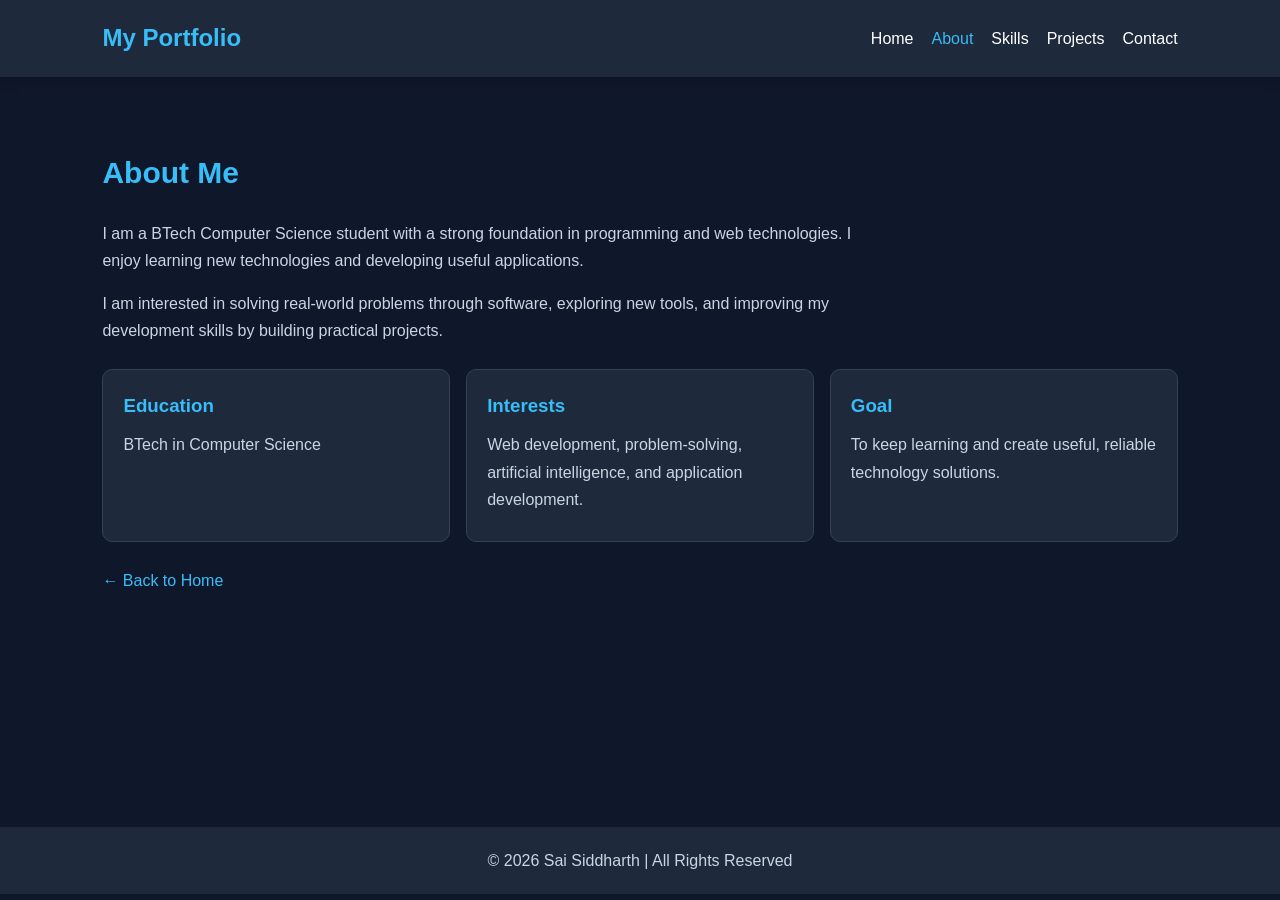
==== about.html @ 12c85449 "Update portfolio: modularize into multi-page site with separate CSS and JS" ====
<!DOCTYPE html>
<html lang="en">
<head>
    <meta charset="UTF-8">
    <meta name="viewport" content="width=device-width, initial-scale=1.0">
    <title>About | Sai Siddharth</title>
    <link rel="stylesheet" href="css/style.css">
    <script src="js/script.js" defer></script>
</head>
<body>
    <header>
        <a class="logo" href="index.html">My Portfolio</a>
        <nav aria-label="Main navigation">
            <a href="index.html">Home</a><a href="about.html">About</a>
            <a href="skills.html">Skills</a><a href="projects.html">Projects</a>
            <a href="contact.html">Contact</a>
        </nav>
    </header>
    <main class="page-content">
        <h2 class="section-title">About Me</h2>
        <p>I am a BTech Computer Science student with a strong foundation in programming and web technologies. I enjoy learning new technologies and developing useful applications.</p>
        <p>I am interested in solving real-world problems through software, exploring new tools, and improving my development skills by building practical projects.</p>
        <div class="info-grid">
            <article class="info-card"><h3>Education</h3><p>BTech in Computer Science</p></article>
            <article class="info-card"><h3>Interests</h3><p>Web development, problem-solving, artificial intelligence, and application development.</p></article>
            <article class="info-card"><h3>Goal</h3><p>To keep learning and create useful, reliable technology solutions.</p></article>
        </div>
        <a class="back-link" href="index.html">← Back to Home</a>
    </main>
    <footer><p>© <span data-current-year>2026</span> Sai Siddharth | All Rights Reserved</p></footer>
</body>
</html>
---- css/style.css ----
* {
    margin: 0;
    padding: 0;
    box-sizing: border-box;
}

html { scroll-behavior: smooth; }

body {
    font-family: Arial, sans-serif;
    background: #0f172a;
    color: #fff;
    line-height: 1.7;
    min-height: 100vh;
}

header {
    display: flex;
    justify-content: space-between;
    align-items: center;
    gap: 20px;
    padding: 18px 8%;
    background: #1e293b;
    position: sticky;
    top: 0;
    z-index: 10;
    box-shadow: 0 3px 12px rgba(0,0,0,.2);
}

.logo {
    color: #38bdf8;
    font-size: 24px;
    font-weight: bold;
    text-decoration: none;
    white-space: nowrap;
}

nav {
    display: flex;
    flex-wrap: wrap;
    gap: 18px;
}

nav a {
    color: #fff;
    text-decoration: none;
    transition: color .2s ease;
}

nav a:hover, nav a.active { color: #38bdf8; }

main {
    width: min(1100px, 84%);
    margin: 0 auto;
    padding: 70px 0;
    min-height: calc(100vh - 150px);
}

.home-content {
    min-height: 65vh;
    display: flex;
    flex-direction: column;
    justify-content: center;
    align-items: flex-start;
}

.home-content h1 { font-size: clamp(2.2rem, 6vw, 3.4rem); line-height: 1.2; }
.home-content h2 { color: #38bdf8; font-size: clamp(1.3rem, 3vw, 1.8rem); margin-top: 12px; }
.home-content p, .page-content p { max-width: 760px; margin: 16px 0; color: #cbd5e1; }

.btn {
    display: inline-block;
    background: #38bdf8;
    color: #0f172a;
    padding: 11px 23px;
    border-radius: 6px;
    text-decoration: none;
    font-weight: bold;
    margin-top: 15px;
    transition: background .2s ease, transform .2s ease;
}
.btn:hover { background: #7dd3fc; transform: translateY(-2px); }

.section-title {
    color: #38bdf8;
    font-size: 30px;
    margin-bottom: 22px;
}

.skills, .projects {
    display: flex;
    flex-wrap: wrap;
    gap: 15px;
    margin-top: 20px;
}

.skills span, .project-card, .info-card {
    background: #1e293b;
    padding: 20px;
    border: 1px solid #334155;
    border-radius: 10px;
}

.skills span { min-width: 105px; text-align: center; }
.project-card { flex: 1 1 280px; }
.project-card h3, .info-card h3 { color: #38bdf8; margin-bottom: 10px; }
.project-card p, .info-card p { color: #cbd5e1; margin: 8px 0; }

.info-grid {
    display: grid;
    grid-template-columns: repeat(auto-fit, minmax(220px, 1fr));
    gap: 16px;
    margin-top: 24px;
}

.contact-details p { margin: 12px 0; color: #cbd5e1; overflow-wrap: anywhere; }
.contact-details a { color: #38bdf8; text-decoration: none; }
.contact-details a:hover { text-decoration: underline; }

.back-link { color: #38bdf8; text-decoration: none; display: inline-block; margin-top: 25px; }
.back-link:hover { text-decoration: underline; }

footer {
    text-align: center;
    padding: 20px;
    background: #1e293b;
    color: #cbd5e1;
}

@media (max-width: 700px) {
    header { flex-direction: column; padding: 16px 5%; }
    nav { justify-content: center; gap: 12px 16px; }
    main { width: 90%; padding: 48px 0; }
    .home-content { min-height: 60vh; }
}
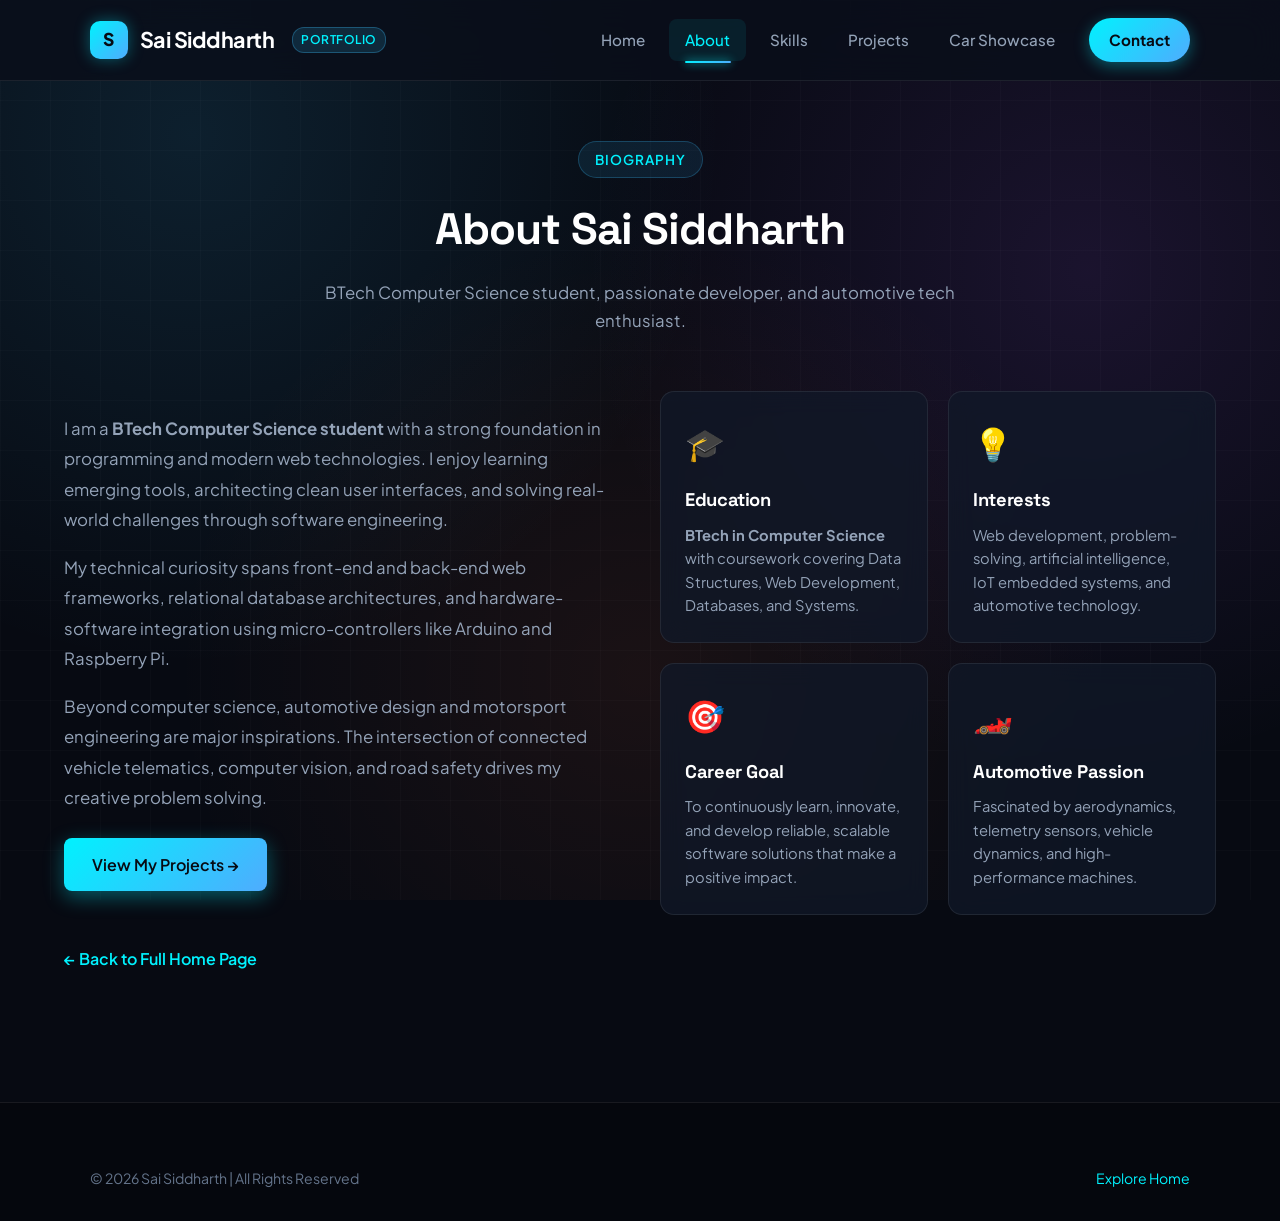
==== commit b0a5f104: "Add all sections to home page, car showcase gallery, and attractive modern theme" ====
--- a/about.html
+++ b/about.html
@@ -3,30 +3,88 @@
 <head>
     <meta charset="UTF-8">
     <meta name="viewport" content="width=device-width, initial-scale=1.0">
-    <title>About | Sai Siddharth</title>
+    <title>About Me | Sai Siddharth</title>
     <link rel="stylesheet" href="css/style.css">
     <script src="js/script.js" defer></script>
 </head>
 <body>
     <header>
-        <a class="logo" href="index.html">My Portfolio</a>
+        <a class="logo" href="index.html#home">
+            <span class="logo-badge">S</span>
+            <span>Sai Siddharth</span>
+            <span class="logo-tag">Portfolio</span>
+        </a>
+
+        <button class="mobile-toggle" aria-label="Toggle navigation" aria-expanded="false">☰</button>
+
         <nav aria-label="Main navigation">
-            <a href="index.html">Home</a><a href="about.html">About</a>
-            <a href="skills.html">Skills</a><a href="projects.html">Projects</a>
-            <a href="contact.html">Contact</a>
+            <a href="index.html#home">Home</a>
+            <a href="about.html" class="active">About</a>
+            <a href="skills.html">Skills</a>
+            <a href="projects.html">Projects</a>
+            <a href="index.html#cars">Car Showcase</a>
+            <a href="contact.html" class="nav-cta">Contact</a>
         </nav>
     </header>
+
     <main class="page-content">
-        <h2 class="section-title">About Me</h2>
-        <p>I am a BTech Computer Science student with a strong foundation in programming and web technologies. I enjoy learning new technologies and developing useful applications.</p>
-        <p>I am interested in solving real-world problems through software, exploring new tools, and improving my development skills by building practical projects.</p>
-        <div class="info-grid">
-            <article class="info-card"><h3>Education</h3><p>BTech in Computer Science</p></article>
-            <article class="info-card"><h3>Interests</h3><p>Web development, problem-solving, artificial intelligence, and application development.</p></article>
-            <article class="info-card"><h3>Goal</h3><p>To keep learning and create useful, reliable technology solutions.</p></article>
+        <div class="section-header">
+            <span class="section-pill">BIOGRAPHY</span>
+            <h2 class="section-title">About Sai Siddharth</h2>
+            <p class="section-subtitle">BTech Computer Science student, passionate developer, and automotive tech enthusiast.</p>
         </div>
-        <a class="back-link" href="index.html">← Back to Home</a>
+
+        <div class="about-grid">
+            <div class="about-text">
+                <p>
+                    I am a <strong>BTech Computer Science student</strong> with a strong foundation in programming and modern web technologies. I enjoy learning emerging tools, architecting clean user interfaces, and solving real-world challenges through software engineering.
+                </p>
+                <p>
+                    My technical curiosity spans front-end and back-end web frameworks, relational database architectures, and hardware-software integration using micro-controllers like Arduino and Raspberry Pi.
+                </p>
+                <p>
+                    Beyond computer science, automotive design and motorsport engineering are major inspirations. The intersection of connected vehicle telematics, computer vision, and road safety drives my creative problem solving.
+                </p>
+                <div style="margin-top: 25px;">
+                    <a href="projects.html" class="btn btn-primary">View My Projects →</a>
+                </div>
+            </div>
+
+            <div class="about-cards-grid">
+                <article class="info-card">
+                    <div class="info-card-icon">🎓</div>
+                    <h3>Education</h3>
+                    <p><strong>BTech in Computer Science</strong> with coursework covering Data Structures, Web Development, Databases, and Systems.</p>
+                </article>
+
+                <article class="info-card">
+                    <div class="info-card-icon">💡</div>
+                    <h3>Interests</h3>
+                    <p>Web development, problem-solving, artificial intelligence, IoT embedded systems, and automotive technology.</p>
+                </article>
+
+                <article class="info-card">
+                    <div class="info-card-icon">🎯</div>
+                    <h3>Career Goal</h3>
+                    <p>To continuously learn, innovate, and develop reliable, scalable software solutions that make a positive impact.</p>
+                </article>
+
+                <article class="info-card">
+                    <div class="info-card-icon">🏎️</div>
+                    <h3>Automotive Passion</h3>
+                    <p>Fascinated by aerodynamics, telemetry sensors, vehicle dynamics, and high-performance machines.</p>
+                </article>
+            </div>
+        </div>
+
+        <a class="back-link" href="index.html">← Back to Full Home Page</a>
     </main>
-    <footer><p>© <span data-current-year>2026</span> Sai Siddharth | All Rights Reserved</p></footer>
+
+    <footer>
+        <div class="footer-bottom">
+            <p>© <span data-current-year>2026</span> Sai Siddharth | All Rights Reserved</p>
+            <p><a href="index.html" style="color: var(--cyan); text-decoration: none;">Explore Home</a></p>
+        </div>
+    </footer>
 </body>
 </html>
--- a/css/style.css
+++ b/css/style.css
@@ -1,135 +1,1509 @@
+/* ===================================================================
+   SAI SIDDHARTH PORTFOLIO - LUXURY AUTOMOTIVE & TECH THEME
+   Modern, Vibrant, Glassmorphism, Responsive & Highly Attractive
+   =================================================================== */
+
+@import url('https://fonts.googleapis.com/css2?family=Plus+Jakarta+Sans:wght@300;400;500;600;700;800&family=Space+Grotesk:wght@500;600;700&display=swap');
+
+:root {
+    /* Color Palette */
+    --bg-main: #070a12;
+    --bg-card: rgba(16, 24, 40, 0.75);
+    --bg-card-hover: rgba(24, 34, 58, 0.9);
+    --bg-header: rgba(10, 15, 26, 0.85);
+    
+    /* Vibrant Accent Gradients */
+    --cyan: #00f2fe;
+    --cyan-glow: rgba(0, 242, 254, 0.35);
+    --blue: #38bdf8;
+    --indigo: #6366f1;
+    --purple: #a855f7;
+    --purple-glow: rgba(168, 85, 247, 0.35);
+    --pink: #ec4899;
+    --orange: #ff6b35;
+    --orange-glow: rgba(255, 107, 53, 0.35);
+    --emerald: #10b981;
+    --gold: #fbbf24;
+
+    /* Gradients */
+    --gradient-title: linear-gradient(135deg, #38bdf8 0%, #818cf8 45%, #f472b6 100%);
+    --gradient-accent: linear-gradient(135deg, #00f2fe 0%, #4facfe 100%);
+    --gradient-fire: linear-gradient(135deg, #ff6b35 0%, #f43f5e 100%);
+    --gradient-purple: linear-gradient(135deg, #8a2be2 0%, #c084fc 100%);
+    --gradient-card: linear-gradient(135deg, rgba(255, 255, 255, 0.05) 0%, rgba(255, 255, 255, 0.01) 100%);
+
+    /* Text Colors */
+    --text-white: #ffffff;
+    --text-primary: #f1f5f9;
+    --text-secondary: #94a3b8;
+    --text-muted: #64748b;
+
+    /* Borders & Shadows */
+    --border-glass: rgba(255, 255, 255, 0.08);
+    --border-glow: rgba(56, 189, 248, 0.4);
+    --shadow-card: 0 10px 30px -10px rgba(0, 0, 0, 0.5);
+    --shadow-glow: 0 0 25px rgba(56, 189, 248, 0.25);
+    --radius-sm: 8px;
+    --radius-md: 14px;
+    --radius-lg: 22px;
+    --radius-full: 9999px;
+
+    /* Transitions */
+    --transition: all 0.3s cubic-bezier(0.4, 0, 0.2, 1);
+}
+
+/* Base Styles */
 * {
     margin: 0;
     padding: 0;
     box-sizing: border-box;
 }
 
-html { scroll-behavior: smooth; }
+html {
+    scroll-behavior: smooth;
+    font-size: 16px;
+}
 
 body {
-    font-family: Arial, sans-serif;
-    background: #0f172a;
-    color: #fff;
+    font-family: 'Plus Jakarta Sans', system-ui, -apple-system, sans-serif;
+    background-color: var(--bg-main);
+    color: var(--text-primary);
     line-height: 1.7;
     min-height: 100vh;
-}
-
+    overflow-x: hidden;
+    position: relative;
+    background-image: 
+        radial-gradient(circle at 15% 15%, rgba(56, 189, 248, 0.12) 0%, transparent 40%),
+        radial-gradient(circle at 85% 30%, rgba(168, 85, 247, 0.12) 0%, transparent 40%),
+        radial-gradient(circle at 50% 75%, rgba(255, 107, 53, 0.08) 0%, transparent 50%);
+    background-attachment: fixed;
+}
+
+/* Ambient Background Grid Pattern */
+body::before {
+    content: "";
+    position: fixed;
+    top: 0;
+    left: 0;
+    width: 100%;
+    height: 100%;
+    background-image: linear-gradient(rgba(255, 255, 255, 0.02) 1px, transparent 1px),
+                      linear-gradient(90deg, rgba(255, 255, 255, 0.02) 1px, transparent 1px);
+    background-size: 50px 50px;
+    pointer-events: none;
+    z-index: 0;
+}
+
+/* Typography Helpers */
+h1, h2, h3, h4, .brand-font {
+    font-family: 'Space Grotesk', 'Plus Jakarta Sans', sans-serif;
+    color: var(--text-white);
+    letter-spacing: -0.02em;
+}
+
+.gradient-text {
+    background: var(--gradient-title);
+    -webkit-background-clip: text;
+    -webkit-text-fill-color: transparent;
+    display: inline-block;
+}
+
+.gradient-text-cyan {
+    background: var(--gradient-accent);
+    -webkit-background-clip: text;
+    -webkit-text-fill-color: transparent;
+    display: inline-block;
+}
+
+.gradient-text-orange {
+    background: var(--gradient-fire);
+    -webkit-background-clip: text;
+    -webkit-text-fill-color: transparent;
+    display: inline-block;
+}
+
+/* Header & Navigation */
 header {
     display: flex;
     justify-content: space-between;
     align-items: center;
-    gap: 20px;
-    padding: 18px 8%;
-    background: #1e293b;
+    padding: 18px 7%;
+    background: var(--bg-header);
+    backdrop-filter: blur(16px);
+    -webkit-backdrop-filter: blur(16px);
     position: sticky;
     top: 0;
+    z-index: 1000;
+    border-bottom: 1px solid var(--border-glass);
+    transition: var(--transition);
+}
+
+.logo {
+    display: flex;
+    align-items: center;
+    gap: 12px;
+    font-size: 1.35rem;
+    font-weight: 700;
+    color: var(--text-white);
+    text-decoration: none;
+    letter-spacing: -0.5px;
+}
+
+.logo-badge {
+    width: 38px;
+    height: 38px;
+    border-radius: 10px;
+    background: linear-gradient(135deg, #00f2fe, #4facfe);
+    display: flex;
+    align-items: center;
+    justify-content: center;
+    color: #070a12;
+    font-weight: 800;
+    font-size: 1.1rem;
+    box-shadow: 0 0 15px var(--cyan-glow);
+}
+
+.logo-tag {
+    font-size: 0.75rem;
+    padding: 2px 8px;
+    background: rgba(56, 189, 248, 0.15);
+    border: 1px solid rgba(56, 189, 248, 0.3);
+    border-radius: 12px;
+    color: var(--cyan);
+    margin-left: 6px;
+    font-weight: 600;
+    letter-spacing: 0.5px;
+    text-transform: uppercase;
+}
+
+nav {
+    display: flex;
+    align-items: center;
+    gap: 8px;
+}
+
+nav a {
+    color: var(--text-secondary);
+    text-decoration: none;
+    padding: 8px 16px;
+    border-radius: var(--radius-sm);
+    font-size: 0.95rem;
+    font-weight: 500;
+    transition: var(--transition);
+    position: relative;
+}
+
+nav a:hover {
+    color: var(--text-white);
+    background: rgba(255, 255, 255, 0.05);
+}
+
+nav a.active {
+    color: var(--cyan);
+    background: rgba(0, 242, 254, 0.08);
+}
+
+nav a.active::after {
+    content: '';
+    position: absolute;
+    bottom: -2px;
+    left: 20%;
+    right: 20%;
+    height: 2px;
+    background: var(--gradient-accent);
+    border-radius: 2px;
+    box-shadow: 0 0 8px var(--cyan);
+}
+
+.nav-cta {
+    background: var(--gradient-accent);
+    color: #070a12 !important;
+    font-weight: 700 !important;
+    padding: 9px 20px;
+    border-radius: var(--radius-full);
+    box-shadow: 0 4px 15px var(--cyan-glow);
+    margin-left: 10px;
+}
+
+.nav-cta:hover {
+    transform: translateY(-2px);
+    box-shadow: 0 6px 20px rgba(0, 242, 254, 0.5);
+    background: var(--gradient-accent);
+    color: #070a12 !important;
+}
+
+/* Mobile Menu Button */
+.mobile-toggle {
+    display: none;
+    background: none;
+    border: none;
+    color: var(--text-white);
+    font-size: 1.5rem;
+    cursor: pointer;
+    padding: 6px;
+}
+
+/* Main Container */
+main {
+    position: relative;
+    z-index: 1;
+    width: min(1200px, 90%);
+    margin: 0 auto;
+}
+
+/* Section Common Styling */
+section {
+    padding: 85px 0 45px 0;
+    position: relative;
+}
+
+.section-header {
+    text-align: center;
+    margin-bottom: 55px;
+}
+
+.section-pill {
+    display: inline-flex;
+    align-items: center;
+    gap: 8px;
+    background: rgba(56, 189, 248, 0.1);
+    border: 1px solid rgba(56, 189, 248, 0.25);
+    color: var(--cyan);
+    padding: 6px 16px;
+    border-radius: var(--radius-full);
+    font-size: 0.85rem;
+    font-weight: 600;
+    text-transform: uppercase;
+    letter-spacing: 1px;
+    margin-bottom: 14px;
+}
+
+.section-pill.orange {
+    background: rgba(255, 107, 53, 0.1);
+    border-color: rgba(255, 107, 53, 0.25);
+    color: var(--orange);
+}
+
+.section-pill.purple {
+    background: rgba(168, 85, 247, 0.1);
+    border-color: rgba(168, 85, 247, 0.25);
+    color: var(--purple);
+}
+
+.section-title {
+    font-size: clamp(2rem, 4vw, 2.75rem);
+    margin-bottom: 12px;
+}
+
+.section-subtitle {
+    color: var(--text-secondary);
+    font-size: 1.05rem;
+    max-width: 650px;
+    margin: 0 auto;
+}
+
+/* ===================================================================
+   HERO SECTION
+   =================================================================== */
+.hero {
+    min-height: calc(90vh - 80px);
+    display: grid;
+    grid-template-columns: 1.15fr 1fr;
+    gap: 50px;
+    align-items: center;
+    padding: 40px 0 60px 0;
+}
+
+.hero-content {
+    display: flex;
+    flex-direction: column;
+    align-items: flex-start;
+}
+
+.hero-badge {
+    display: inline-flex;
+    align-items: center;
+    gap: 10px;
+    background: rgba(255, 255, 255, 0.04);
+    border: 1px solid var(--border-glass);
+    padding: 7px 18px;
+    border-radius: var(--radius-full);
+    font-size: 0.88rem;
+    color: var(--text-secondary);
+    margin-bottom: 24px;
+    backdrop-filter: blur(10px);
+}
+
+.pulse-dot {
+    width: 8px;
+    height: 8px;
+    border-radius: 50%;
+    background: var(--emerald);
+    box-shadow: 0 0 10px var(--emerald);
+    animation: pulseGlow 2s infinite;
+}
+
+@keyframes pulseGlow {
+    0%, 100% { opacity: 1; transform: scale(1); }
+    50% { opacity: 0.4; transform: scale(1.3); }
+}
+
+.hero h1 {
+    font-size: clamp(2.5rem, 5.5vw, 4rem);
+    line-height: 1.15;
+    margin-bottom: 12px;
+}
+
+.hero h2 {
+    font-size: clamp(1.2rem, 2.5vw, 1.8rem);
+    font-weight: 600;
+    color: var(--cyan);
+    margin-bottom: 20px;
+}
+
+.hero p {
+    color: var(--text-secondary);
+    font-size: 1.08rem;
+    line-height: 1.75;
+    margin-bottom: 30px;
+    max-width: 540px;
+}
+
+.hero-actions {
+    display: flex;
+    flex-wrap: wrap;
+    gap: 16px;
+    margin-bottom: 40px;
+}
+
+.btn {
+    display: inline-flex;
+    align-items: center;
+    justify-content: center;
+    gap: 10px;
+    padding: 13px 28px;
+    border-radius: var(--radius-sm);
+    font-weight: 600;
+    font-size: 1rem;
+    text-decoration: none;
+    transition: var(--transition);
+    cursor: pointer;
+    border: none;
+    font-family: inherit;
+}
+
+.btn-primary {
+    background: var(--gradient-accent);
+    color: #070a12;
+    box-shadow: 0 6px 20px var(--cyan-glow);
+}
+
+.btn-primary:hover {
+    transform: translateY(-3px);
+    box-shadow: 0 10px 28px rgba(0, 242, 254, 0.45);
+}
+
+.btn-secondary {
+    background: rgba(255, 255, 255, 0.05);
+    color: var(--text-white);
+    border: 1px solid var(--border-glass);
+    backdrop-filter: blur(8px);
+}
+
+.btn-secondary:hover {
+    background: rgba(255, 255, 255, 0.1);
+    border-color: rgba(255, 255, 255, 0.2);
+    transform: translateY(-3px);
+}
+
+.btn-outline-orange {
+    background: rgba(255, 107, 53, 0.1);
+    color: #ff8c5a;
+    border: 1px solid rgba(255, 107, 53, 0.35);
+}
+
+.btn-outline-orange:hover {
+    background: var(--gradient-fire);
+    color: #ffffff;
+    box-shadow: 0 6px 20px var(--orange-glow);
+    transform: translateY(-3px);
+}
+
+/* Hero Stats Bar */
+.hero-stats {
+    display: flex;
+    gap: 30px;
+    padding-top: 25px;
+    border-top: 1px solid var(--border-glass);
+    width: 100%;
+}
+
+.stat-item {
+    display: flex;
+    flex-direction: column;
+}
+
+.stat-num {
+    font-size: 1.7rem;
+    font-weight: 800;
+    font-family: 'Space Grotesk', sans-serif;
+    color: var(--text-white);
+    background: var(--gradient-accent);
+    -webkit-background-clip: text;
+    -webkit-text-fill-color: transparent;
+}
+
+.stat-label {
+    font-size: 0.8rem;
+    color: var(--text-muted);
+    text-transform: uppercase;
+    letter-spacing: 0.5px;
+}
+
+/* Hero Car Showcase Card (Right Side) */
+.hero-visual {
+    position: relative;
+    display: flex;
+    justify-content: center;
+    align-items: center;
+}
+
+.hero-car-card {
+    position: relative;
+    width: 100%;
+    max-width: 500px;
+    border-radius: var(--radius-lg);
+    overflow: hidden;
+    background: var(--bg-card);
+    border: 1px solid rgba(56, 189, 248, 0.25);
+    box-shadow: 0 20px 45px rgba(0, 0, 0, 0.6), 0 0 30px rgba(56, 189, 248, 0.2);
+    transition: var(--transition);
+}
+
+.hero-car-card:hover {
+    transform: translateY(-6px);
+    box-shadow: 0 25px 50px rgba(0, 0, 0, 0.7), 0 0 40px rgba(56, 189, 248, 0.35);
+}
+
+.hero-car-card img {
+    width: 100%;
+    height: 340px;
+    object-fit: cover;
+    display: block;
+    transition: transform 0.6s ease;
+}
+
+.hero-car-card:hover img {
+    transform: scale(1.05);
+}
+
+.hero-car-overlay {
+    position: absolute;
+    inset: 0;
+    background: linear-gradient(180deg, transparent 40%, rgba(7, 10, 18, 0.95) 100%);
+    display: flex;
+    flex-direction: column;
+    justify-content: flex-end;
+    padding: 24px;
+    pointer-events: none;
+}
+
+.hero-car-tag {
+    display: inline-block;
+    align-self: flex-start;
+    padding: 4px 12px;
+    border-radius: var(--radius-full);
+    font-size: 0.75rem;
+    font-weight: 700;
+    text-transform: uppercase;
+    background: var(--gradient-fire);
+    color: #fff;
+    margin-bottom: 8px;
+    box-shadow: 0 4px 12px var(--orange-glow);
+}
+
+.hero-car-title {
+    font-size: 1.3rem;
+    font-weight: 700;
+    color: var(--text-white);
+    margin-bottom: 4px;
+}
+
+.hero-car-desc {
+    font-size: 0.85rem;
+    color: var(--text-secondary);
+}
+
+/* Floating Glass Badges on Hero Car */
+.floating-badge {
+    position: absolute;
+    background: rgba(15, 23, 42, 0.85);
+    backdrop-filter: blur(12px);
+    border: 1px solid rgba(255, 255, 255, 0.12);
+    padding: 10px 16px;
+    border-radius: var(--radius-md);
+    box-shadow: 0 10px 25px rgba(0, 0, 0, 0.4);
+    display: flex;
+    align-items: center;
+    gap: 12px;
+    z-index: 2;
+    animation: floatAnim 4s ease-in-out infinite;
+}
+
+.floating-badge.badge-top-left {
+    top: -15px;
+    left: -20px;
+}
+
+.floating-badge.badge-bottom-right {
+    bottom: -15px;
+    right: -20px;
+    animation-delay: -2s;
+}
+
+.badge-icon {
+    width: 36px;
+    height: 36px;
+    border-radius: 10px;
+    display: flex;
+    align-items: center;
+    justify-content: center;
+    font-size: 1.2rem;
+}
+
+.badge-icon.cyan { background: rgba(0, 242, 254, 0.15); color: var(--cyan); }
+.badge-icon.orange { background: rgba(255, 107, 53, 0.15); color: var(--orange); }
+
+.badge-text {
+    display: flex;
+    flex-direction: column;
+}
+
+.badge-title {
+    font-size: 0.82rem;
+    font-weight: 700;
+    color: var(--text-white);
+}
+
+.badge-sub {
+    font-size: 0.72rem;
+    color: var(--text-muted);
+}
+
+@keyframes floatAnim {
+    0%, 100% { transform: translateY(0); }
+    50% { transform: translateY(-8px); }
+}
+
+/* ===================================================================
+   ABOUT ME SECTION
+   =================================================================== */
+.about-grid {
+    display: grid;
+    grid-template-columns: 1fr 1fr;
+    gap: 40px;
+    align-items: center;
+}
+
+.about-text p {
+    color: var(--text-secondary);
+    margin-bottom: 18px;
+    font-size: 1.05rem;
+    line-height: 1.8;
+}
+
+.about-cards-grid {
+    display: grid;
+    grid-template-columns: repeat(2, 1fr);
+    gap: 20px;
+}
+
+.info-card {
+    background: var(--bg-card);
+    border: 1px solid var(--border-glass);
+    border-radius: var(--radius-md);
+    padding: 24px;
+    transition: var(--transition);
+    position: relative;
+    overflow: hidden;
+    backdrop-filter: blur(12px);
+}
+
+.info-card::before {
+    content: '';
+    position: absolute;
+    top: 0;
+    left: 0;
+    width: 4px;
+    height: 100%;
+    background: var(--gradient-accent);
+    opacity: 0;
+    transition: var(--transition);
+}
+
+.info-card:hover {
+    background: var(--bg-card-hover);
+    border-color: rgba(56, 189, 248, 0.3);
+    transform: translateY(-4px);
+    box-shadow: var(--shadow-card);
+}
+
+.info-card:hover::before {
+    opacity: 1;
+}
+
+.info-card-icon {
+    font-size: 2rem;
+    margin-bottom: 14px;
+    display: inline-block;
+}
+
+.info-card h3 {
+    font-size: 1.15rem;
+    color: var(--text-white);
+    margin-bottom: 8px;
+}
+
+.info-card p {
+    font-size: 0.92rem;
+    color: var(--text-secondary);
+    line-height: 1.6;
+}
+
+/* ===================================================================
+   SKILLS SECTION
+   =================================================================== */
+.skills-container {
+    display: grid;
+    grid-template-columns: repeat(auto-fit, minmax(270px, 1fr));
+    gap: 24px;
+}
+
+.skill-category-card {
+    background: var(--bg-card);
+    border: 1px solid var(--border-glass);
+    border-radius: var(--radius-md);
+    padding: 26px;
+    transition: var(--transition);
+    backdrop-filter: blur(12px);
+    display: flex;
+    flex-direction: column;
+}
+
+.skill-category-card:hover {
+    transform: translateY(-5px);
+    border-color: rgba(56, 189, 248, 0.3);
+    box-shadow: 0 15px 30px rgba(0, 0, 0, 0.4);
+}
+
+.skill-cat-header {
+    display: flex;
+    align-items: center;
+    gap: 12px;
+    margin-bottom: 20px;
+    padding-bottom: 12px;
+    border-bottom: 1px solid var(--border-glass);
+}
+
+.skill-cat-icon {
+    width: 42px;
+    height: 42px;
+    border-radius: 10px;
+    display: flex;
+    align-items: center;
+    justify-content: center;
+    font-size: 1.3rem;
+}
+
+.skill-cat-icon.cyan { background: rgba(0, 242, 254, 0.15); color: var(--cyan); }
+.skill-cat-icon.purple { background: rgba(168, 85, 247, 0.15); color: var(--purple); }
+.skill-cat-icon.emerald { background: rgba(16, 185, 129, 0.15); color: var(--emerald); }
+.skill-cat-icon.orange { background: rgba(255, 107, 53, 0.15); color: var(--orange); }
+
+.skill-cat-header h3 {
+    font-size: 1.2rem;
+    color: var(--text-white);
+}
+
+.skill-pill-list {
+    display: flex;
+    flex-wrap: wrap;
+    gap: 10px;
+}
+
+.skill-pill {
+    display: inline-flex;
+    align-items: center;
+    gap: 8px;
+    padding: 8px 14px;
+    background: rgba(255, 255, 255, 0.04);
+    border: 1px solid var(--border-glass);
+    border-radius: var(--radius-sm);
+    color: var(--text-primary);
+    font-size: 0.9rem;
+    font-weight: 500;
+    transition: var(--transition);
+}
+
+.skill-pill:hover {
+    background: rgba(56, 189, 248, 0.12);
+    border-color: rgba(56, 189, 248, 0.4);
+    color: var(--cyan);
+    transform: translateY(-2px);
+}
+
+.skill-pill-dot {
+    width: 6px;
+    height: 6px;
+    border-radius: 50%;
+    background: var(--cyan);
+}
+
+.skill-pill-dot.purple { background: var(--purple); }
+.skill-pill-dot.emerald { background: var(--emerald); }
+.skill-pill-dot.orange { background: var(--orange); }
+
+/* ===================================================================
+   PROJECTS SECTION
+   =================================================================== */
+.projects-grid {
+    display: grid;
+    grid-template-columns: repeat(auto-fit, minmax(320px, 1fr));
+    gap: 28px;
+}
+
+.project-card {
+    background: var(--bg-card);
+    border: 1px solid var(--border-glass);
+    border-radius: var(--radius-lg);
+    overflow: hidden;
+    display: flex;
+    flex-direction: column;
+    transition: var(--transition);
+    backdrop-filter: blur(12px);
+    position: relative;
+}
+
+.project-card:hover {
+    transform: translateY(-8px);
+    border-color: rgba(56, 189, 248, 0.4);
+    box-shadow: 0 20px 40px rgba(0, 0, 0, 0.5), 0 0 25px rgba(56, 189, 248, 0.15);
+}
+
+.project-header-bar {
+    height: 6px;
+    background: var(--gradient-accent);
+}
+
+.project-header-bar.orange { background: var(--gradient-fire); }
+.project-header-bar.purple { background: var(--gradient-purple); }
+
+.project-body {
+    padding: 30px;
+    display: flex;
+    flex-direction: column;
+    flex-grow: 1;
+}
+
+.project-badge {
+    align-self: flex-start;
+    padding: 5px 12px;
+    border-radius: var(--radius-full);
+    font-size: 0.75rem;
+    font-weight: 700;
+    text-transform: uppercase;
+    letter-spacing: 0.5px;
+    background: rgba(56, 189, 248, 0.12);
+    color: var(--cyan);
+    border: 1px solid rgba(56, 189, 248, 0.3);
+    margin-bottom: 16px;
+}
+
+.project-badge.orange {
+    background: rgba(255, 107, 53, 0.12);
+    color: var(--orange);
+    border-color: rgba(255, 107, 53, 0.3);
+}
+
+.project-badge.purple {
+    background: rgba(168, 85, 247, 0.12);
+    color: var(--purple);
+    border-color: rgba(168, 85, 247, 0.3);
+}
+
+.project-card h3 {
+    font-size: 1.4rem;
+    margin-bottom: 12px;
+    color: var(--text-white);
+    line-height: 1.3;
+}
+
+.project-desc {
+    color: var(--text-secondary);
+    font-size: 0.95rem;
+    line-height: 1.7;
+    margin-bottom: 20px;
+    flex-grow: 1;
+}
+
+.project-highlights {
+    list-style: none;
+    margin-bottom: 22px;
+}
+
+.project-highlights li {
+    font-size: 0.88rem;
+    color: var(--text-secondary);
+    margin-bottom: 8px;
+    display: flex;
+    align-items: center;
+    gap: 8px;
+}
+
+.project-highlights li::before {
+    content: "✓";
+    color: var(--cyan);
+    font-weight: bold;
+}
+
+.project-tech-stack {
+    display: flex;
+    flex-wrap: wrap;
+    gap: 8px;
+    margin-top: auto;
+    padding-top: 18px;
+    border-top: 1px solid var(--border-glass);
+}
+
+.tech-tag {
+    font-size: 0.78rem;
+    font-weight: 600;
+    padding: 4px 10px;
+    border-radius: var(--radius-sm);
+    background: rgba(255, 255, 255, 0.04);
+    color: var(--cyan);
+    border: 1px solid rgba(255, 255, 255, 0.08);
+}
+
+/* ===================================================================
+   CARS & AUTOMOTIVE PASSION SHOWCASE SECTION
+   =================================================================== */
+.car-showcase-section {
+    position: relative;
+}
+
+.car-filter-tabs {
+    display: flex;
+    justify-content: center;
+    flex-wrap: wrap;
+    gap: 12px;
+    margin-bottom: 35px;
+}
+
+.filter-tab {
+    background: rgba(255, 255, 255, 0.04);
+    border: 1px solid var(--border-glass);
+    color: var(--text-secondary);
+    padding: 9px 22px;
+    border-radius: var(--radius-full);
+    font-size: 0.92rem;
+    font-weight: 600;
+    cursor: pointer;
+    transition: var(--transition);
+}
+
+.filter-tab:hover {
+    color: var(--text-white);
+    border-color: rgba(255, 255, 255, 0.2);
+    background: rgba(255, 255, 255, 0.08);
+}
+
+.filter-tab.active {
+    background: var(--gradient-fire);
+    color: #ffffff;
+    border-color: transparent;
+    box-shadow: 0 4px 15px var(--orange-glow);
+}
+
+.car-gallery-grid {
+    display: grid;
+    grid-template-columns: repeat(auto-fit, minmax(340px, 1fr));
+    gap: 28px;
+}
+
+.car-card {
+    background: var(--bg-card);
+    border: 1px solid var(--border-glass);
+    border-radius: var(--radius-lg);
+    overflow: hidden;
+    transition: var(--transition);
+    cursor: pointer;
+    position: relative;
+    backdrop-filter: blur(12px);
+}
+
+.car-card:hover {
+    transform: translateY(-8px);
+    border-color: rgba(255, 107, 53, 0.4);
+    box-shadow: 0 20px 40px rgba(0, 0, 0, 0.6), 0 0 30px var(--orange-glow);
+}
+
+.car-img-wrapper {
+    position: relative;
+    width: 100%;
+    height: 240px;
+    overflow: hidden;
+    background: #000;
+}
+
+.car-img-wrapper img {
+    width: 100%;
+    height: 100%;
+    object-fit: cover;
+    transition: transform 0.6s ease;
+    display: block;
+}
+
+.car-card:hover .car-img-wrapper img {
+    transform: scale(1.08);
+}
+
+.car-badge-top {
+    position: absolute;
+    top: 14px;
+    left: 14px;
+    padding: 5px 12px;
+    border-radius: var(--radius-full);
+    font-size: 0.72rem;
+    font-weight: 700;
+    text-transform: uppercase;
+    background: rgba(7, 10, 18, 0.8);
+    backdrop-filter: blur(8px);
+    border: 1px solid rgba(255, 255, 255, 0.15);
+    color: #fff;
+    z-index: 2;
+}
+
+.car-badge-top.orange {
+    background: var(--gradient-fire);
+    border-color: transparent;
+    box-shadow: 0 2px 10px var(--orange-glow);
+}
+
+.car-badge-top.cyan {
+    background: var(--gradient-accent);
+    color: #070a12;
+    border-color: transparent;
+    box-shadow: 0 2px 10px var(--cyan-glow);
+}
+
+.car-badge-top.purple {
+    background: var(--gradient-purple);
+    border-color: transparent;
+    box-shadow: 0 2px 10px var(--purple-glow);
+}
+
+.car-zoom-hint {
+    position: absolute;
+    top: 14px;
+    right: 14px;
+    width: 32px;
+    height: 32px;
+    border-radius: 50%;
+    background: rgba(7, 10, 18, 0.7);
+    border: 1px solid rgba(255, 255, 255, 0.2);
+    display: flex;
+    align-items: center;
+    justify-content: center;
+    color: #fff;
+    font-size: 0.85rem;
+    opacity: 0;
+    transform: scale(0.8);
+    transition: var(--transition);
+}
+
+.car-card:hover .car-zoom-hint {
+    opacity: 1;
+    transform: scale(1);
+}
+
+.car-info {
+    padding: 24px;
+}
+
+.car-info h4 {
+    font-size: 1.25rem;
+    color: var(--text-white);
+    margin-bottom: 6px;
+    display: flex;
+    justify-content: space-between;
+    align-items: center;
+}
+
+.car-info p {
+    font-size: 0.9rem;
+    color: var(--text-secondary);
+    line-height: 1.6;
+    margin-bottom: 16px;
+}
+
+.car-specs {
+    display: flex;
+    flex-wrap: wrap;
+    gap: 8px;
+    padding-top: 14px;
+    border-top: 1px solid var(--border-glass);
+}
+
+.spec-tag {
+    font-size: 0.75rem;
+    font-weight: 600;
+    padding: 4px 10px;
+    border-radius: var(--radius-sm);
+    background: rgba(255, 255, 255, 0.04);
+    color: #ff9d76;
+    border: 1px solid rgba(255, 107, 53, 0.2);
+}
+
+/* ===================================================================
+   LIGHTBOX MODAL FOR CAR PHOTOS
+   =================================================================== */
+.lightbox-modal {
+    display: none;
+    position: fixed;
+    inset: 0;
+    background: rgba(7, 10, 18, 0.92);
+    backdrop-filter: blur(16px);
+    z-index: 2000;
+    align-items: center;
+    justify-content: center;
+    padding: 24px;
+    opacity: 0;
+    transition: opacity 0.3s ease;
+}
+
+.lightbox-modal.active {
+    display: flex;
+    opacity: 1;
+}
+
+.lightbox-content {
+    max-width: 900px;
+    width: 100%;
+    background: var(--bg-card);
+    border: 1px solid rgba(255, 255, 255, 0.15);
+    border-radius: var(--radius-lg);
+    overflow: hidden;
+    box-shadow: 0 25px 60px rgba(0, 0, 0, 0.8), 0 0 40px var(--cyan-glow);
+    position: relative;
+    transform: scale(0.95);
+    transition: transform 0.3s ease;
+}
+
+.lightbox-modal.active .lightbox-content {
+    transform: scale(1);
+}
+
+.lightbox-content img {
+    width: 100%;
+    max-height: 520px;
+    object-fit: cover;
+    display: block;
+}
+
+.lightbox-caption {
+    padding: 20px 24px;
+    background: var(--bg-main);
+    display: flex;
+    justify-content: space-between;
+    align-items: center;
+    gap: 16px;
+}
+
+.lightbox-caption h4 {
+    font-size: 1.3rem;
+    color: var(--text-white);
+}
+
+.lightbox-caption p {
+    font-size: 0.9rem;
+    color: var(--text-secondary);
+}
+
+.lightbox-close {
+    position: absolute;
+    top: 16px;
+    right: 16px;
+    width: 38px;
+    height: 38px;
+    border-radius: 50%;
+    background: rgba(0, 0, 0, 0.7);
+    border: 1px solid rgba(255, 255, 255, 0.25);
+    color: #fff;
+    font-size: 1.2rem;
+    cursor: pointer;
+    display: flex;
+    align-items: center;
+    justify-content: center;
+    transition: var(--transition);
     z-index: 10;
-    box-shadow: 0 3px 12px rgba(0,0,0,.2);
-}
-
-.logo {
-    color: #38bdf8;
-    font-size: 24px;
-    font-weight: bold;
+}
+
+.lightbox-close:hover {
+    background: var(--gradient-fire);
+    transform: rotate(90deg);
+}
+
+/* ===================================================================
+   CONTACT SECTION
+   =================================================================== */
+.contact-container {
+    display: grid;
+    grid-template-columns: 1fr 1.25fr;
+    gap: 40px;
+    align-items: stretch;
+}
+
+.contact-info-col {
+    display: flex;
+    flex-direction: column;
+    gap: 20px;
+}
+
+.contact-card {
+    background: var(--bg-card);
+    border: 1px solid var(--border-glass);
+    border-radius: var(--radius-md);
+    padding: 22px;
+    display: flex;
+    align-items: center;
+    gap: 18px;
     text-decoration: none;
+    color: inherit;
+    transition: var(--transition);
+    backdrop-filter: blur(12px);
+}
+
+.contact-card:hover {
+    transform: translateX(6px);
+    background: var(--bg-card-hover);
+    border-color: rgba(56, 189, 248, 0.35);
+    box-shadow: var(--shadow-card);
+}
+
+.contact-card-icon {
+    width: 50px;
+    height: 50px;
+    border-radius: 12px;
+    display: flex;
+    align-items: center;
+    justify-content: center;
+    font-size: 1.5rem;
+    flex-shrink: 0;
+}
+
+.contact-card-icon.cyan { background: rgba(0, 242, 254, 0.12); color: var(--cyan); }
+.contact-card-icon.blue { background: rgba(59, 130, 246, 0.12); color: #3b82f6; }
+.contact-card-icon.purple { background: rgba(168, 85, 247, 0.12); color: var(--purple); }
+.contact-card-icon.orange { background: rgba(255, 107, 53, 0.12); color: var(--orange); }
+
+.contact-card-text {
+    overflow: hidden;
+}
+
+.contact-card-label {
+    font-size: 0.82rem;
+    color: var(--text-muted);
+    text-transform: uppercase;
+    font-weight: 600;
+    margin-bottom: 2px;
+}
+
+.contact-card-value {
+    font-size: 0.98rem;
+    font-weight: 600;
+    color: var(--text-white);
     white-space: nowrap;
-}
-
-nav {
-    display: flex;
+    overflow: hidden;
+    text-overflow: ellipsis;
+}
+
+/* Contact Form */
+.contact-form-wrapper {
+    background: var(--bg-card);
+    border: 1px solid var(--border-glass);
+    border-radius: var(--radius-lg);
+    padding: 34px;
+    backdrop-filter: blur(12px);
+    box-shadow: var(--shadow-card);
+}
+
+.contact-form-wrapper h3 {
+    font-size: 1.4rem;
+    margin-bottom: 8px;
+}
+
+.contact-form-wrapper p {
+    color: var(--text-secondary);
+    font-size: 0.92rem;
+    margin-bottom: 24px;
+}
+
+.form-group {
+    margin-bottom: 20px;
+}
+
+.form-group label {
+    display: block;
+    font-size: 0.88rem;
+    font-weight: 600;
+    color: var(--text-secondary);
+    margin-bottom: 8px;
+}
+
+.form-input, .form-textarea {
+    width: 100%;
+    padding: 13px 18px;
+    background: rgba(7, 10, 18, 0.6);
+    border: 1px solid var(--border-glass);
+    border-radius: var(--radius-sm);
+    color: var(--text-white);
+    font-family: inherit;
+    font-size: 0.96rem;
+    transition: var(--transition);
+}
+
+.form-input:focus, .form-textarea:focus {
+    outline: none;
+    border-color: var(--cyan);
+    box-shadow: 0 0 15px var(--cyan-glow);
+    background: rgba(7, 10, 18, 0.85);
+}
+
+.form-textarea {
+    resize: vertical;
+    min-height: 120px;
+}
+
+.form-submit-btn {
+    width: 100%;
+}
+
+.form-status-msg {
+    margin-top: 16px;
+    padding: 12px;
+    border-radius: var(--radius-sm);
+    font-size: 0.92rem;
+    display: none;
+}
+
+.form-status-msg.success {
+    display: block;
+    background: rgba(16, 185, 129, 0.15);
+    border: 1px solid rgba(16, 185, 129, 0.35);
+    color: #34d399;
+}
+
+/* ===================================================================
+   FOOTER
+   =================================================================== */
+footer {
+    background: #05070d;
+    border-top: 1px solid var(--border-glass);
+    padding: 40px 7% 30px;
+    margin-top: 70px;
+    position: relative;
+    z-index: 10;
+}
+
+.footer-top {
+    display: flex;
+    justify-content: space-between;
+    align-items: center;
     flex-wrap: wrap;
-    gap: 18px;
-}
-
-nav a {
-    color: #fff;
+    gap: 24px;
+    padding-bottom: 24px;
+    border-bottom: 1px solid var(--border-glass);
+}
+
+.footer-nav {
+    display: flex;
+    flex-wrap: wrap;
+    gap: 20px;
+}
+
+.footer-nav a {
+    color: var(--text-secondary);
     text-decoration: none;
-    transition: color .2s ease;
-}
-
-nav a:hover, nav a.active { color: #38bdf8; }
-
-main {
-    width: min(1100px, 84%);
-    margin: 0 auto;
-    padding: 70px 0;
-    min-height: calc(100vh - 150px);
-}
-
-.home-content {
-    min-height: 65vh;
-    display: flex;
-    flex-direction: column;
+    font-size: 0.92rem;
+    transition: var(--transition);
+}
+
+.footer-nav a:hover {
+    color: var(--cyan);
+}
+
+.footer-bottom {
+    display: flex;
+    justify-content: space-between;
+    align-items: center;
+    flex-wrap: wrap;
+    gap: 16px;
+    padding-top: 24px;
+    font-size: 0.88rem;
+    color: var(--text-muted);
+}
+
+.back-to-top {
+    position: fixed;
+    bottom: 25px;
+    right: 25px;
+    width: 44px;
+    height: 44px;
+    border-radius: 50%;
+    background: var(--gradient-accent);
+    color: #070a12;
+    display: flex;
+    align-items: center;
     justify-content: center;
-    align-items: flex-start;
-}
-
-.home-content h1 { font-size: clamp(2.2rem, 6vw, 3.4rem); line-height: 1.2; }
-.home-content h2 { color: #38bdf8; font-size: clamp(1.3rem, 3vw, 1.8rem); margin-top: 12px; }
-.home-content p, .page-content p { max-width: 760px; margin: 16px 0; color: #cbd5e1; }
-
-.btn {
-    display: inline-block;
-    background: #38bdf8;
-    color: #0f172a;
-    padding: 11px 23px;
-    border-radius: 6px;
+    font-size: 1.2rem;
     text-decoration: none;
-    font-weight: bold;
-    margin-top: 15px;
-    transition: background .2s ease, transform .2s ease;
-}
-.btn:hover { background: #7dd3fc; transform: translateY(-2px); }
-
-.section-title {
-    color: #38bdf8;
-    font-size: 30px;
-    margin-bottom: 22px;
-}
-
-.skills, .projects {
-    display: flex;
-    flex-wrap: wrap;
-    gap: 15px;
-    margin-top: 20px;
-}
-
-.skills span, .project-card, .info-card {
-    background: #1e293b;
-    padding: 20px;
-    border: 1px solid #334155;
-    border-radius: 10px;
-}
-
-.skills span { min-width: 105px; text-align: center; }
-.project-card { flex: 1 1 280px; }
-.project-card h3, .info-card h3 { color: #38bdf8; margin-bottom: 10px; }
-.project-card p, .info-card p { color: #cbd5e1; margin: 8px 0; }
-
-.info-grid {
-    display: grid;
-    grid-template-columns: repeat(auto-fit, minmax(220px, 1fr));
-    gap: 16px;
-    margin-top: 24px;
-}
-
-.contact-details p { margin: 12px 0; color: #cbd5e1; overflow-wrap: anywhere; }
-.contact-details a { color: #38bdf8; text-decoration: none; }
-.contact-details a:hover { text-decoration: underline; }
-
-.back-link { color: #38bdf8; text-decoration: none; display: inline-block; margin-top: 25px; }
-.back-link:hover { text-decoration: underline; }
-
-footer {
-    text-align: center;
-    padding: 20px;
-    background: #1e293b;
-    color: #cbd5e1;
-}
-
-@media (max-width: 700px) {
-    header { flex-direction: column; padding: 16px 5%; }
-    nav { justify-content: center; gap: 12px 16px; }
-    main { width: 90%; padding: 48px 0; }
-    .home-content { min-height: 60vh; }
-}
+    box-shadow: 0 4px 15px var(--cyan-glow);
+    z-index: 999;
+    opacity: 0;
+    pointer-events: none;
+    transition: var(--transition);
+}
+
+.back-to-top.visible {
+    opacity: 1;
+    pointer-events: auto;
+}
+
+.back-to-top:hover {
+    transform: translateY(-4px);
+    box-shadow: 0 8px 25px rgba(0, 242, 254, 0.6);
+}
+
+/* Page content for standalone pages */
+.page-content {
+    min-height: calc(100vh - 200px);
+    padding: 60px 0;
+}
+
+.back-link {
+    color: var(--cyan);
+    text-decoration: none;
+    display: inline-flex;
+    align-items: center;
+    gap: 8px;
+    margin-top: 30px;
+    font-weight: 600;
+    transition: var(--transition);
+}
+
+.back-link:hover {
+    color: var(--text-white);
+    transform: translateX(-4px);
+}
+
+/* ===================================================================
+   RESPONSIVE DESIGN
+   =================================================================== */
+@media (max-width: 968px) {
+    .hero {
+        grid-template-columns: 1fr;
+        text-align: center;
+        gap: 40px;
+        padding-top: 20px;
+    }
+
+    .hero-content {
+        align-items: center;
+    }
+
+    .hero-actions {
+        justify-content: center;
+    }
+
+    .hero-stats {
+        justify-content: center;
+    }
+
+    .about-grid {
+        grid-template-columns: 1fr;
+    }
+
+    .contact-container {
+        grid-template-columns: 1fr;
+    }
+
+    .floating-badge.badge-top-left {
+        left: 0;
+    }
+
+    .floating-badge.badge-bottom-right {
+        right: 0;
+    }
+}
+
+@media (max-width: 768px) {
+    header {
+        padding: 16px 5%;
+    }
+
+    .mobile-toggle {
+        display: block;
+    }
+
+    nav {
+        position: absolute;
+        top: 100%;
+        left: 0;
+        right: 0;
+        background: rgba(10, 15, 26, 0.98);
+        backdrop-filter: blur(20px);
+        flex-direction: column;
+        padding: 24px;
+        gap: 12px;
+        border-bottom: 1px solid var(--border-glass);
+        display: none;
+    }
+
+    nav.open {
+        display: flex;
+    }
+
+    nav a {
+        width: 100%;
+        text-align: center;
+        padding: 12px;
+    }
+
+    .nav-cta {
+        margin-left: 0;
+        margin-top: 10px;
+    }
+
+    .about-cards-grid {
+        grid-template-columns: 1fr;
+    }
+
+    .car-gallery-grid {
+        grid-template-columns: 1fr;
+    }
+
+    .footer-top {
+        flex-direction: column;
+        text-align: center;
+    }
+
+    .footer-nav {
+        justify-content: center;
+    }
+
+    .footer-bottom {
+        flex-direction: column;
+        text-align: center;
+    }
+}
